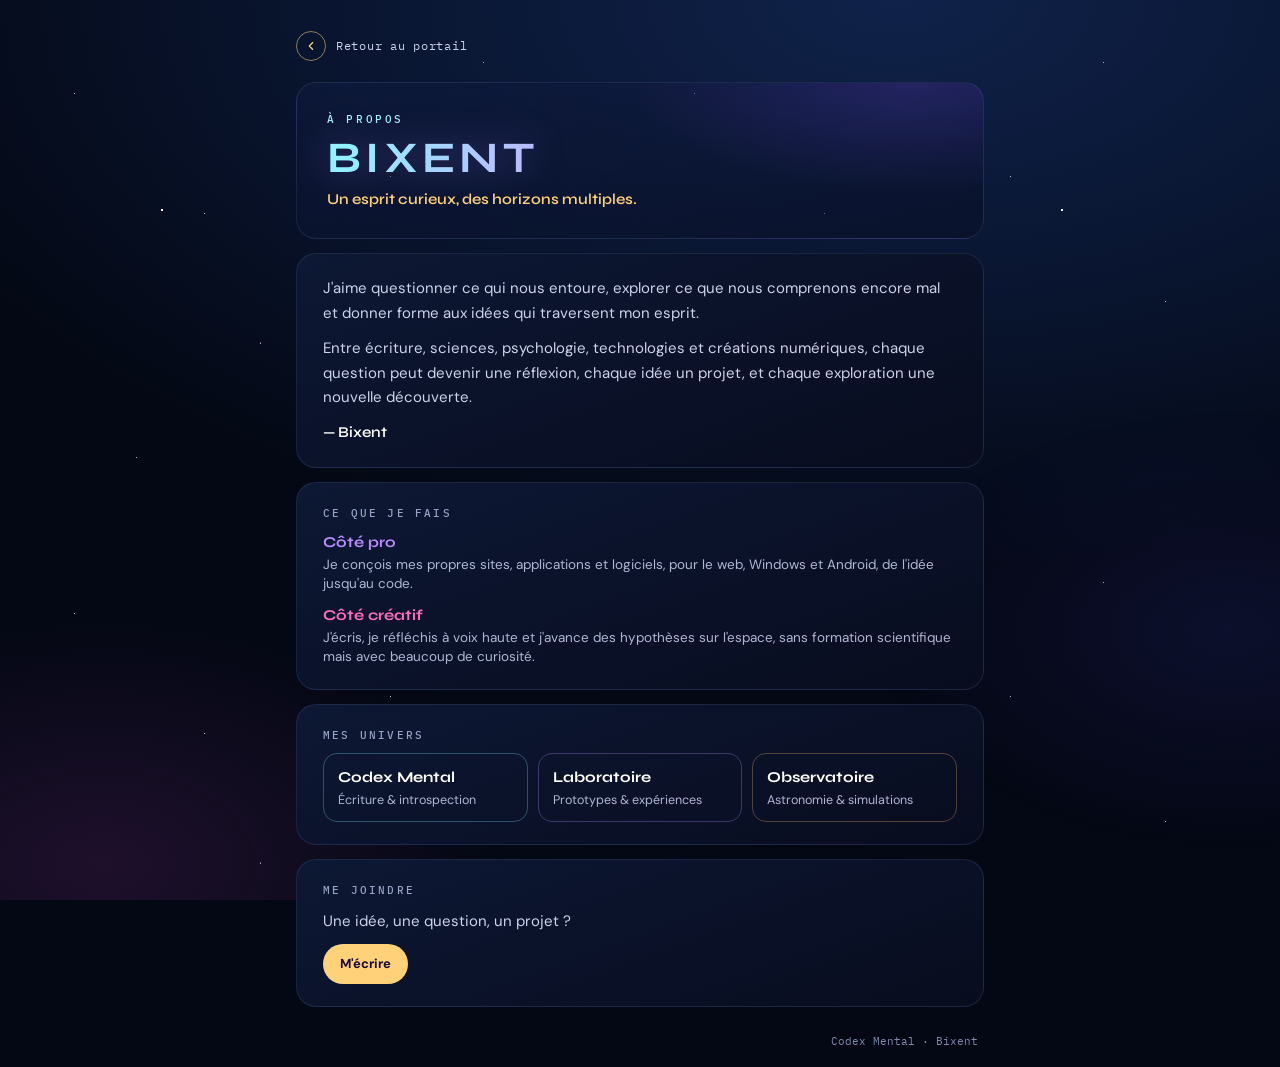
==== a-propos.html @ 56f5b11a "Nuit spatiale : palette et vitres, univers animés, atome lissé, QR intégré, partage mobile, page À p" ====
<!doctype html>
<html lang="fr">
<head>
<meta charset="utf-8">
<meta name="viewport" content="width=device-width, initial-scale=1, viewport-fit=cover">
<title>À propos — Codex Mental · Bixent</title>
<meta name="description" content="Qui se cache derrière Codex Mental, le Laboratoire et l'Observatoire.">
<meta name="theme-color" content="#040814">
<link rel="canonical" href="https://bixent.codexmental.com/a-propos.html">
<link rel="icon" href="favicon.svg" type="image/svg+xml">
<link rel="preload" href="fonts/Syne.woff" as="font" type="font/woff" crossorigin>
<link rel="stylesheet" href="css/style.css">
</head>
<body>
<div class="sky" aria-hidden="true"></div>
<main class="page">

  <a class="back" href="./"><span class="go" aria-hidden="true"><svg viewBox="0 0 24 24"><path d="M15 18l-6-6 6-6"/></svg></span>Retour au portail</a>

  <section class="card page-head">
    <span class="eyebrow">À propos</span>
    <h1 class="title">BIXENT</h1>
    <p class="bio-head">Un esprit curieux, des horizons multiples.</p>
  </section>

  <!-- Présentation : ajoute ici d'autres paragraphes <p>…</p> -->
  <section class="card page-sec">
    <p>J'aime questionner ce qui nous entoure, explorer ce que nous comprenons encore mal et donner forme aux idées qui traversent mon esprit.</p>
    <p>Entre écriture, sciences, psychologie, technologies et créations numériques, chaque question peut devenir une réflexion, chaque idée un projet, et chaque exploration une nouvelle découverte.</p>
    <p class="d-sign">— Bixent</p>
  </section>

  <section class="card page-sec">
    <h2 class="d-h">Ce que je fais</h2>
    <ul class="d-list">
      <li><b style="color:#b98bff">Côté pro</b><span>Je conçois mes propres sites, applications et logiciels, pour le web, Windows et Android, de l'idée jusqu'au code.</span></li>
      <li><b style="color:#ff6ebe">Côté créatif</b><span>J'écris, je réfléchis à voix haute et j'avance des hypothèses sur l'espace, sans formation scientifique mais avec beaucoup de curiosité.</span></li>
    </ul>
  </section>

  <section class="card page-sec">
    <h2 class="d-h">Mes univers</h2>
    <ul class="page-links">
      <li><a href="https://codexmental.com" style="--c:#86d9ff"><b>Codex Mental</b><span>Écriture &amp; introspection</span></a></li>
      <li><a href="https://lab.codexmental.com" style="--c:#b98bff"><b>Laboratoire</b><span>Prototypes &amp; expériences</span></a></li>
      <li><a href="https://obs.codexmental.com" style="--c:#ffb36b"><b>Observatoire</b><span>Astronomie &amp; simulations</span></a></li>
    </ul>
  </section>

  <section class="card page-sec">
    <h2 class="d-h">Me joindre</h2>
    <p>Une idée, une question, un projet ?</p>
    <a class="pill pill-gold" href="mailto:contact@codexmental.com">M'écrire</a>
  </section>

  <footer class="foot"><span>Codex Mental · Bixent</span></footer>
</main>
</body>
</html>
---- css/style.css ----
/* Portail Codex Mental — bixent.codexmental.com */
@font-face { font-family: 'Syne'; src: url('../fonts/Syne.woff') format('woff'); font-weight: 400 800; font-display: swap; }
@font-face { font-family: 'DM Sans'; src: url('../fonts/DMSans.woff') format('woff'); font-weight: 100 1000; font-display: swap; }
@font-face { font-family: 'IBM Plex Mono'; src: url('../fonts/IBMPlexMono-400.woff') format('woff'); font-weight: 400; font-display: swap; }
@font-face { font-family: 'IBM Plex Mono'; src: url('../fonts/IBMPlexMono-500.woff') format('woff'); font-weight: 500; font-display: swap; }

:root {
  --void: #040814;          /* fond : bleu nuit presque noir */
  --deep: #0a1430;          /* fenêtres et panneaux */
  --ink: 4, 8, 20;          /* voiles sombres (rgb) */
  --card: rgba(12, 20, 42, .62);
  --line: rgba(150, 180, 255, .13);
  --fg: #e6ebff;
  --soft: #cdd3ea;
  --muted: #aeb7d4;
  --dim: #7f8aae;
  --cyan: #86d9ff;          /* Codex Mental : bleu glacier */
  --violet: #b98bff;        /* Laboratoire : améthyste */
  --pink: #ff7fbf;
  --gold: #ffd27a;
  --orange: #ffb36b;        /* Observatoire : ambre */
  --stats: #263c8a;         /* famille données : cobalt nuit */
  --perso: #b278ff;         /* famille perso : aubergine */
  --crea: #ff6ebe;          /* famille création : nébuleuse */
  --green: #9dff8a;
  --display: 'Syne', 'Trebuchet MS', system-ui, sans-serif;
  --body: 'DM Sans', system-ui, -apple-system, 'Segoe UI', sans-serif;
  --mono: 'IBM Plex Mono', ui-monospace, Menlo, Consolas, monospace;
  --gap: 14px;
  --row: 82px;          /* hauteur d'une rangée de la mosaïque */
  --poster: clamp(320px, 30vw, 430px);
  --sq: 150px;          /* côté des petits carrés du bas */
  color-scheme: dark;
}
* { box-sizing: border-box; }
html { -webkit-text-size-adjust: 100%; overflow-x: clip; }
body {
  margin: 0; min-height: 100vh; color: var(--fg); font-family: var(--body); font-size: 15px; line-height: 1.5;
  background: var(--void) radial-gradient(ellipse 110% 70% at 70% 0%, #10224a 0%, #091530 40%, var(--void) 76%) no-repeat;
}
.sky { position: fixed; inset: 0; z-index: -1; pointer-events: none;
  background:
    radial-gradient(ellipse 45% 40% at 8% 96%, rgba(170, 60, 170, .16), transparent 70%),
    radial-gradient(ellipse 40% 35% at 96% 70%, rgba(80, 70, 220, .12), transparent 70%); }
.sky::before, .sky::after { content: ''; position: absolute; inset: 0; }
.sky::before { opacity: .75;
  background-image:
    radial-gradient(1px 1px at 12% 18%, #fff 50%, transparent 51%),
    radial-gradient(1px 1px at 78% 12%, #cfe9ff 50%, transparent 51%),
    radial-gradient(1.4px 1.4px at 42% 66%, #ffd9ee 50%, transparent 51%),
    radial-gradient(1px 1px at 88% 58%, #fff 50%, transparent 51%),
    radial-gradient(1px 1px at 22% 88%, #bff6ff 50%, transparent 51%),
    radial-gradient(1.2px 1.2px at 63% 34%, #fff 50%, transparent 51%),
    radial-gradient(1px 1px at 5% 52%, #e2dcff 50%, transparent 51%),
    radial-gradient(.8px .8px at 33% 41%, #fff 50%, transparent 51%),
    radial-gradient(.8px .8px at 55% 8%, #fff 50%, transparent 51%),
    radial-gradient(.9px .9px at 70% 80%, #e6ecff 50%, transparent 51%),
    radial-gradient(1px 1px at 95% 90%, #fff 50%, transparent 51%);
  background-size: 620px 520px; }
.sky::after { /* quelques étoiles qui scintillent */
  background-image:
    radial-gradient(1.5px 1.5px at 18% 30%, #fff 50%, transparent 51%),
    radial-gradient(1.3px 1.3px at 64% 22%, #cfe9ff 50%, transparent 51%),
    radial-gradient(1.6px 1.6px at 84% 74%, #fff 50%, transparent 51%),
    radial-gradient(1.2px 1.2px at 40% 86%, #ffe2f2 50%, transparent 51%);
  background-size: 900px 700px; animation: twinkle 5s ease-in-out infinite; }
@keyframes twinkle { 50% { opacity: .2; } }
a { color: var(--cyan); }
a:hover { color: #fff; }
button { font: inherit; color: inherit; }
:focus-visible { outline: 2px solid var(--cyan); outline-offset: 3px; }
[hidden] { display: none !important; }
p { margin: 0; }

.wrap { max-width: 1280px; margin: 0 auto; padding: 24px 20px 14px; min-height: 100vh; display: flex; flex-direction: column; justify-content: center; }

/* ---------- Disposition (bureau) ---------- */
.top { display: grid; grid-template-columns: minmax(0, 1fr) var(--poster); gap: var(--gap); }
.mosaic { display: grid; grid-template-columns: repeat(6, minmax(0, 1fr)); grid-auto-rows: var(--row); gap: var(--gap); }
.hero { grid-column: 1 / -1; grid-row: span 3; }
.uni { grid-column: span 2; grid-row: span 2; }
.data-row { grid-column: 1 / -1; grid-row: span 2; display: flex; gap: var(--gap); }
.stats { flex: 1 1 auto; min-width: 0; display: grid; grid-template-columns: repeat(3, minmax(0, 1fr)); grid-template-rows: repeat(2, minmax(0, 1fr)); gap: var(--gap); }
.gamer { flex: 0 0 calc(var(--row) * 2 + var(--gap)); }
.bottom { margin-top: var(--gap); display: grid; grid-template-columns: var(--sq) var(--sq) var(--sq) minmax(0, 1fr) var(--sq); grid-auto-rows: var(--sq); gap: var(--gap); }
.atelier { grid-column: 1 / -1; }

/* ---------- Carte ---------- */
.card {
  position: relative; overflow: hidden; border-radius: 20px;
  background: var(--card); border: 1px solid var(--line);
  transition: transform .35s cubic-bezier(.2, .7, .2, 1), box-shadow .35s, border-color .35s;
  animation: rise .7s cubic-bezier(.2, .7, .2, 1) both;
}
.card::after { content: ''; position: absolute; inset: 0; border-radius: inherit; pointer-events: none; opacity: 0; transition: opacity .3s;
  background: radial-gradient(220px circle at var(--mx, 50%) var(--my, 50%), color-mix(in srgb, var(--c, #c9a4ff) 14%, transparent), transparent 60%); }
.card::before { content: ''; position: absolute; inset: 0; border-radius: inherit; padding: 1px; pointer-events: none; opacity: 0; transition: opacity .3s; z-index: 3;
  background: radial-gradient(160px circle at var(--mx, 50%) var(--my, 50%), color-mix(in srgb, var(--c, #c9a4ff) 85%, transparent), transparent 70%);
  -webkit-mask: linear-gradient(#000 0 0) content-box, linear-gradient(#000 0 0); -webkit-mask-composite: xor; mask-composite: exclude; }
.card:hover::after, .card:hover::before { opacity: 1; }
.mosaic > :nth-child(2), .stats > :nth-child(1) { animation-delay: .05s; }
.mosaic > :nth-child(3), .stats > :nth-child(2) { animation-delay: .1s; }
.mosaic > :nth-child(4), .stats > :nth-child(3) { animation-delay: .15s; }
.stats > :nth-child(4), .poster { animation-delay: .2s; }
.stats > :nth-child(5), .gamer { animation-delay: .25s; }
.stats > :nth-child(6), .bottom > * { animation-delay: .3s; }
@keyframes rise { from { opacity: 0; transform: translateY(10px); } }

.label { display: flex; align-items: center; gap: 8px; font-family: var(--mono); font-size: 11px; font-weight: 500; letter-spacing: .2em; text-transform: uppercase; color: #97a3c7; }
.mono { font-family: var(--mono); }
.small { font-size: 11px; }
.muted { color: var(--dim); }

[data-tip] { position: relative; }
[data-tip]::after { content: attr(data-tip); position: absolute; left: 50%; bottom: calc(100% + 8px); transform: translate(-50%, 4px); white-space: nowrap;
  padding: 4px 9px; border-radius: 8px; background: var(--deep); border: 1px solid var(--line); color: #fff; font-family: var(--mono); font-size: 11px; letter-spacing: .04em;
  opacity: 0; pointer-events: none; transition: opacity .2s, transform .2s; z-index: 6; }
[data-tip]:hover::after, [data-tip]:focus-visible::after { opacity: 1; transform: translate(-50%, 0); }
.card[data-tip]::after { bottom: auto; top: 10px; }

/* ---------- En-tête ---------- */
/* Deux matières : les « vitres » (en-tête, Observatoire, Nox, boîte, nouveauté, idées) laissent voir le ciel ; les blocs « pleins » portent l'information. */
.hero { --c: #b98bff; padding: 26px 36px; display: flex; align-items: center; background: radial-gradient(ellipse 55% 95% at 84% 50%, rgba(122, 77, 255, .18), transparent 70%), linear-gradient(160deg, rgba(18, 30, 70, .42), rgba(8, 13, 34, .5)); border-color: rgba(150, 180, 255, .15); overflow: visible; }
.hero::after, .hero::before { border-radius: 20px; }
.atom { position: absolute; right: 22px; top: 50%; width: 260px; height: 260px; transform: translateY(-50%); pointer-events: none; }
.hero-in { position: relative; z-index: 1; display: flex; flex-direction: column; gap: 8px; max-width: 640px; }
.eyebrow { font-family: var(--mono); font-size: 11px; font-weight: 500; letter-spacing: .24em; text-transform: uppercase; color: #9ff3ff; }
.title {
  margin: 0; font-family: var(--display); font-weight: 700; font-size: clamp(36px, 3.4vw, 48px); letter-spacing: .1em; line-height: 1.02;
  background: linear-gradient(100deg, #8ff6ff 0%, #c9a4ff 45%, #ff7fbf 80%, #ffd27a 100%);
  -webkit-background-clip: text; background-clip: text; color: transparent; -webkit-text-fill-color: transparent;
  filter: drop-shadow(0 0 18px rgba(170, 130, 255, .35));
}
.subtitle { font-family: var(--display); font-size: 19px; font-weight: 600; color: #fff; }
.bio-row { display: flex; flex-wrap: wrap; align-items: center; gap: 4px 16px; }
.bio-head { font-family: var(--display); font-weight: 600; font-size: 15px; color: var(--gold); }
.go.go-inline { --c: var(--gold); position: relative; right: auto; bottom: auto; flex: 0 0 auto; text-decoration: none; }
.go.go-inline:hover { transform: translateX(3px); background: var(--gold); color: var(--void); }
.links { display: flex; flex-wrap: wrap; align-items: center; gap: 8px; margin-top: 6px; }
.links-sep { width: 1px; height: 22px; background: rgba(255, 255, 255, .12); margin: 0 4px; }

/* boutons-icônes */
.icon-btn { width: 40px; height: 40px; border-radius: 12px; border: 1px solid rgba(201, 164, 255, .3); background: rgba(255, 255, 255, .02); display: inline-flex; align-items: center; justify-content: center;
  cursor: pointer; padding: 0; color: var(--violet); text-decoration: none; transition: color .2s, border-color .2s, box-shadow .2s, background .2s; }
.icon-btn:hover { color: #fff; border-color: var(--violet); box-shadow: 0 0 18px -6px var(--violet); }
.icon-btn svg { width: 19px; height: 19px; fill: none; stroke: currentColor; stroke-width: 1.8; stroke-linecap: round; stroke-linejoin: round; }
.icon-mail { color: var(--gold); border-color: rgba(255, 210, 122, .5); }
.icon-mail:hover { color: #1a0b3a; background: var(--gold); border-color: var(--gold); box-shadow: 0 0 22px -6px var(--gold); }
.icon-more { border-style: dashed; border-color: rgba(255, 255, 255, .25); color: var(--dim); }
.icon-more:hover { color: #fff; border-style: solid; }
.icon-btn.round { border-radius: 50%; width: 38px; height: 38px; color: #fff; border-color: rgba(255, 255, 255, .3); background: rgba(var(--ink), .45); }
.icon-btn.round:hover { background: rgba(255, 255, 255, .14); }
.icon-btn.round svg { width: 16px; height: 16px; stroke-width: 2; }

/* ---------- Univers ---------- */
.uni { text-decoration: none; color: inherit; padding: 18px 20px; display: flex; flex-direction: column; border-color: color-mix(in srgb, var(--c) 24%, transparent);
  background: radial-gradient(circle at 100% 0%, color-mix(in srgb, var(--c) 20%, transparent) 0%, transparent 58%), linear-gradient(160deg, var(--u1), var(--u2)); }
.u-cx { --u1: #0a1a34; --u2: #080c1e; }
.u-lb { --u1: #180e34; --u2: #080c1e; }
.u-ob { --u1: rgba(36, 20, 30, .5); --u2: rgba(8, 12, 30, .42); }  /* vitre */
.uni-glow { position: absolute; right: -50px; top: -60px; width: 210px; height: 210px; border-radius: 50%; pointer-events: none;
  background: radial-gradient(circle, var(--c) 0%, transparent 65%); opacity: .14; animation: uglow 7s ease-in-out infinite; }
.uni:hover .uni-glow { opacity: .26; }
@keyframes uglow { 50% { transform: scale(1.15) translate(-8px, 6px); opacity: .22; } }
.uni:hover { color: inherit; transform: translateY(-3px); box-shadow: 0 18px 50px -22px var(--c); }
.uni-art { position: absolute; right: 8px; top: 6px; width: 120px; height: 90px; pointer-events: none; transition: transform .5s cubic-bezier(.3, 1.4, .5, 1); }
.uni:hover .uni-art { transform: scale(1.07) rotate(-2deg); }
.tile { align-self: flex-start; padding: 3px 9px; border-radius: 9px; border: 1.5px solid var(--c); background: rgba(var(--ink), .6); font-family: var(--display); font-weight: 700; font-size: 14px; color: #fff; position: relative; z-index: 1; box-shadow: 0 0 16px -6px var(--c); }
.uni-text { margin-top: auto; padding-right: 40px; display: flex; flex-direction: column; gap: 1px; position: relative; z-index: 1; }
.uni-name { font-family: var(--display); font-size: 20px; font-weight: 700; color: #fff; line-height: 1.2; }
.uni-desc { font-size: 13.5px; color: var(--muted); }
.go { position: absolute; right: 16px; bottom: 18px; width: 30px; height: 30px; border-radius: 50%; border: 1px solid color-mix(in srgb, var(--c) 55%, transparent); display: flex; align-items: center; justify-content: center; color: var(--c); transition: transform .3s, background .3s, color .3s; z-index: 1; }
.go svg { width: 14px; height: 14px; fill: none; stroke: currentColor; stroke-width: 2; stroke-linecap: round; stroke-linejoin: round; }
.uni:hover .go { transform: translateX(3px); background: var(--c); color: var(--void); }

/* ---------- Données ---------- */
.stat { border-radius: 18px; border-color: rgba(157, 167, 202, .22); padding: 0 14px; display: flex; align-items: center; gap: 11px;
  background: linear-gradient(160deg, color-mix(in srgb, var(--stats) 40%, #0a1128), #0a1129); }
.stat svg { flex: 0 0 auto; width: 24px; height: 24px; fill: none; stroke: var(--c); stroke-width: 1.6; stroke-linecap: round; stroke-linejoin: round; filter: drop-shadow(0 0 6px color-mix(in srgb, var(--c) 45%, transparent)); }
.stat b { font-family: var(--body); font-weight: 700; font-size: 26px; line-height: 1; color: #fff; font-variant-numeric: tabular-nums; }
.stat span { font-size: 12.5px; line-height: 1.25; color: var(--muted); }
.stat.empty b { color: #3f4a6e; }
.stat { overflow: visible; cursor: help; }
.stat:hover, .stat:focus-visible { z-index: 5; }
.tip { position: absolute; left: 50%; bottom: calc(100% + 8px); transform: translate(-50%, 4px); width: max-content; max-width: 230px; padding: 7px 10px; border-radius: 10px;
  background: var(--deep); border: 1px solid color-mix(in srgb, var(--c) 40%, transparent); color: var(--soft); font-size: 12px; line-height: 1.35; text-align: center;
  opacity: 0; pointer-events: none; transition: opacity .2s, transform .2s; z-index: 6; box-shadow: 0 10px 30px -10px rgba(0, 0, 0, .6); }
.stat:hover .tip, .stat:focus-visible .tip { opacity: 1; transform: translate(-50%, 0); }

/* zone cliquable qui couvre une carte (ouvre un panneau) */
.card-link { position: absolute; inset: 0; z-index: 1; border: 0; padding: 0; margin: 0; background: transparent; cursor: pointer; border-radius: inherit; }

/* ---------- Côté gamer ---------- */
.gamer { --c: var(--perso); border-color: rgba(197, 154, 255, .26); background: #150c2a; }
.gamer-art { position: absolute; inset: 0; }
.gamer-art img, .gamer-art svg { position: absolute; inset: 0; width: 100%; height: 100%; object-fit: cover; display: block; animation: swap .6s ease both; }
.gamer-cap { position: absolute; left: 0; right: 0; bottom: 0; padding: 34px 46px 10px 12px; display: flex; flex-direction: column; gap: 1px; background: linear-gradient(to top, rgba(18, 9, 34, .94), rgba(18, 9, 34, 0)); }
.gamer-kicker { font-family: var(--mono); font-size: 9px; letter-spacing: .18em; text-transform: uppercase; color: #97a3c7; }
.gamer-name { font-family: var(--display); font-size: clamp(12px, 1vw, 14px); font-weight: 700; line-height: 1.15; color: #fff; display: -webkit-box; -webkit-line-clamp: 2; -webkit-box-orient: vertical; overflow: hidden; overflow-wrap: anywhere; animation: swap .6s ease both; }
.gamer-next { position: absolute; right: 10px; bottom: 10px; width: 30px; height: 30px; z-index: 2; }
@keyframes swap { from { opacity: 0; transform: translateY(5px); } }

/* ---------- Affiches ---------- */
.poster { --c: #ffd27a; border-radius: 22px; border-color: rgba(255, 255, 255, .12); background: var(--deep); box-shadow: 0 20px 60px -30px rgba(80, 120, 255, .45); min-height: 300px; }
.poster-stage { position: absolute; inset: 0; }
/* Fond flou tiré de l'affiche affichée : l'image reste entière (contain) quel que soit le ratio du cadre */
.poster-stage { overflow: hidden; }
.poster-stage::before { content: ""; position: absolute; inset: -30px; background: var(--poster-bg, none) center / cover no-repeat; filter: blur(22px) brightness(.62) saturate(1.1); transition: background-image .8s ease; }
.poster-stage img { position: absolute; inset: 0; width: 100%; height: 100%; object-fit: contain; object-position: center; opacity: 0; transform: scale(1.03); transition: opacity 1.6s ease, transform 8s ease-out; }
.poster-stage img { pointer-events: none; }
.poster-stage img.cover { object-fit: cover; } /* écart de ratio < 3 % : on remplit le cadre sans rien couper d'important */
.poster-stage img.on { opacity: 1; transform: scale(1); pointer-events: auto; }
.poster-bar { position: absolute; left: 0; right: 0; bottom: 0; z-index: 2; display: flex; justify-content: space-between; align-items: center; gap: 8px; padding: 34px 14px 14px 18px;
  background: linear-gradient(to top, rgba(var(--ink), .8), rgba(var(--ink), 0)); opacity: 0; transition: opacity .35s; }
.poster:hover .poster-bar, .poster:focus-within .poster-bar { opacity: 1; }
@media (hover: none) { .poster-bar { opacity: 1; } }
.poster-status { font-family: var(--mono); font-size: 11px; letter-spacing: .08em; color: rgba(255, 255, 255, .8); }
.poster-nav { display: flex; gap: 8px; }

/* ---------- Dernière rangée ---------- */
.sq { border-radius: 22px; }
.nox { --c: var(--perso); display: flex; flex-direction: column; align-items: center; justify-content: center; gap: 2px; padding: 8px; text-align: center;
  background: radial-gradient(circle at 50% 40%, rgba(178, 120, 255, .22) 0%, transparent 66%), rgba(24, 12, 44, .5); border-color: rgba(197, 154, 255, .26); }
.nox-btn { width: 88px; height: 88px; border: 0; border-radius: 18px; background: transparent; padding: 0; cursor: pointer; display: flex; align-items: center; justify-content: center; -webkit-tap-highlight-color: transparent; }
.nox-btn img { width: 88px; height: 88px; display: block; }
.nox-name { font-family: var(--display); font-size: 14px; font-weight: 700; color: #fff; line-height: 1.2; }
.nox-state { display: flex; align-items: center; gap: 6px; font-size: 11.5px; color: var(--muted); }
.dot { width: 7px; height: 7px; border-radius: 50%; background: #9dff8a; box-shadow: 0 0 8px #9dff8a; animation: pulse 2.4s ease-in-out infinite; }
.nox.awake .dot { background: var(--gold); box-shadow: 0 0 8px var(--gold); }
@keyframes pulse { 50% { opacity: .35; } }
/* Bulles de Nox et de la boîte : en bas de la carte, sous l'image, jamais dessus */
.say { position: absolute; left: 8px; right: 8px; bottom: 8px; padding: 5px 8px; border-radius: 10px; background: rgba(8, 14, 34, .92); border: 1px solid rgba(197, 154, 255, .35);
  font-size: 10.5px; line-height: 1.3; color: var(--fg); text-align: center; z-index: 2; opacity: 0; transform: translateY(4px); transition: opacity .3s, transform .3s; pointer-events: none; }
.say.on { opacity: 1; transform: none; }
.nox.speaking .nox-name, .nox.speaking .nox-state { visibility: hidden; }

.box { --c: var(--perso); border: 1px solid rgba(197, 154, 255, .26); background: radial-gradient(circle at 50% 55%, rgba(178, 120, 255, .16) 0%, transparent 66%), rgba(24, 12, 44, .5);
  display: flex; align-items: center; justify-content: center; padding: 0; cursor: pointer; }
.box.speaking .box-art { transform: translateY(-12px); }
.box-art { transition: transform .35s ease; }
.box:not(.open) .box-lid { transform-box: fill-box; transform-origin: 0% 100%; animation: jiggle 6s ease-in-out infinite; }
@keyframes jiggle { 0%, 84%, 100% { transform: none; } 87% { transform: rotate(-4deg) translateY(-1px); } 90% { transform: none; } 93% { transform: rotate(-2deg); } }
.box-q { animation: qfloat 3s ease-in-out infinite; }
@keyframes qfloat { 0%, 100% { opacity: .2; transform: translateY(0); } 50% { opacity: .85; transform: translateY(-4px); } }
.box.open .box-q { display: none; }
.box[data-out="vivant"] .supB, .box[data-out="endormi"] .supA, .box[data-out="vide"] .cat-pop { display: none; }
.box[data-out="vivant"] .supA, .box[data-out="endormi"] .supB { animation: none; opacity: 1; }
.box-art { width: 118px; height: 103px; display: block; }
.box:hover .box-art { animation: wobble .6s ease; }
@keyframes wobble { 25% { transform: rotate(-3deg); } 50% { transform: rotate(2deg); } 75% { transform: rotate(-1deg); } }
.box-inside { display: none; }
.box.open .box-inside { display: inline; }
.box.open .box-lid { transform-box: fill-box; transform-origin: 0% 100%; animation: lid .4s ease both; }
@keyframes lid { to { transform: rotate(-38deg); } }
.cat-pop { transform-box: fill-box; transform-origin: 50% 100%; animation: pop .6s cubic-bezier(.3, 1.5, .5, 1) both; }
@keyframes pop { from { transform: translateY(24px) scale(.6); opacity: 0; } to { transform: translateY(-24px); opacity: 1; } }
.supA { animation: supA 2.2s ease-in-out infinite; } .supB { animation: supB 2.2s ease-in-out infinite; }
@keyframes supA { 50% { opacity: .25; } } @keyframes supB { 0%, 100% { opacity: .25; } 50% { opacity: .9; } }

.news { --c: var(--crea); border-color: rgba(255, 139, 203, .28); padding: 18px 16px; display: flex; flex-direction: column; gap: 6px;
  background: radial-gradient(circle at 0% 0%, rgba(255, 110, 190, .2) 0%, transparent 60%), linear-gradient(160deg, rgba(44, 14, 48, .5), rgba(14, 10, 32, .5)); }
.news-meta { font-family: var(--mono); font-size: 10px; letter-spacing: .06em; color: var(--muted); position: relative; }
.news-art { position: absolute; right: -10px; bottom: -6px; width: 120px; height: 80px; pointer-events: none; }
.rocket { animation: float 4s ease-in-out infinite; transform-box: fill-box; }
@keyframes float { 50% { transform: translate(2px, -4px); } }
.badge { align-self: flex-start; padding: 2px 8px; border-radius: 999px; background: var(--gold); color: #1a0b3a; font-family: var(--mono); font-size: 10px; font-weight: 500; letter-spacing: .1em; position: relative; }
.news-title { font-family: var(--display); font-size: 13.5px; font-weight: 700; line-height: 1.2; color: #fff; position: relative; white-space: nowrap; }
.news-title a { color: inherit; text-decoration: none; }

.ideas { --c: var(--crea); border-radius: 22px; border-color: rgba(255, 139, 203, .28); background: linear-gradient(110deg, rgba(255, 110, 190, .22), rgba(150, 90, 255, .18) 45%, rgba(14, 10, 32, .5));
  display: flex; align-items: center; padding: 0 26px; }
.ideas-art { position: absolute; inset: 0; width: 100%; height: 100%; pointer-events: none; }
.drift { animation: drift 9s ease-in-out infinite; }
@keyframes drift { 50% { transform: translate(-6px, -4px); } }
.spark { transform-box: fill-box; transform-origin: center; animation: spark 3.2s ease-in-out infinite; }
.spark.s2 { animation-delay: 1.1s; } .spark.s3 { animation-delay: 2.1s; }
@keyframes spark { 0%, 100% { opacity: .15; transform: scale(.6); } 50% { opacity: 1; transform: scale(1); } }
.ideas-in { position: relative; display: flex; flex-direction: column; gap: 6px; }
.ideas-kicker { font-family: var(--mono); font-size: 10.5px; letter-spacing: .2em; text-transform: uppercase; color: #ffb4dc; }
.ideas-text { font-family: var(--display); font-size: 19px; font-weight: 700; line-height: 1.2; color: #fff; }
.ellipsis { display: inline-block; overflow: hidden; vertical-align: bottom; width: 0; animation: dots 1.6s steps(4) infinite; }
@keyframes dots { to { width: 1.05em; } }

.qr { --c: var(--cyan); border: 0; padding: 0; background: #0b1532; display: block; cursor: zoom-in;
  box-shadow: 0 0 0 1px rgba(180, 200, 240, .16), 0 0 11px -10px var(--cyan); }
.qr:hover { box-shadow: 0 0 0 1px color-mix(in srgb, var(--cyan) 70%, transparent), 0 0 15px -8px var(--cyan); }
.qr img { width: 100%; height: 100%; display: block; }

.share-sq { display: none; --c: var(--cyan); border-color: rgba(134, 217, 255, .3); cursor: pointer; padding: 0; align-items: center; justify-content: center;
  background: radial-gradient(circle at 50% 50%, rgba(134, 217, 255, .16) 0%, transparent 62%), #0b1532; }
.share-art { width: 46%; height: auto; overflow: visible; }
.share-art path { fill: none; stroke: var(--cyan); stroke-width: 2.2; stroke-linecap: round; stroke-dasharray: 16; animation: shline 3.6s ease-in-out infinite; }
.share-art .sh-l2 { animation-delay: .25s; }
.share-art circle { fill: #0b1532; stroke: #e2f2ff; stroke-width: 2.4; transform-box: fill-box; transform-origin: center; animation: shnode 3.6s ease-in-out infinite; }
.share-art .sh-n1 { animation-delay: .5s; } .share-art .sh-n2 { animation-delay: .75s; }
@keyframes shline { 0%, 100% { stroke-dashoffset: 0; } 30% { stroke-dashoffset: 16; } 60% { stroke-dashoffset: 0; } }
@keyframes shnode { 0%, 100% { transform: scale(1); fill: #0b1532; } 20% { transform: scale(1.18); fill: var(--cyan); } 40% { transform: scale(1); fill: #0b1532; } }

/* ---------- Atelier ---------- */
.atelier { padding: 18px 20px; display: flex; flex-direction: column; gap: 10px; }
.covers { display: flex; gap: 14px; overflow-x: auto; padding-bottom: 4px; }
.cover { flex: 0 0 120px; display: flex; flex-direction: column; gap: 6px; text-align: left; background: none; border: 0; padding: 0; cursor: pointer; }
.cover-art { aspect-ratio: 2 / 3; border-radius: 10px; padding: 10px; display: flex; flex-direction: column; justify-content: space-between; background: linear-gradient(160deg, #3b1d6e, var(--deep)); border: 1px solid rgba(255, 127, 191, .35); overflow: hidden; }
.cover-art img { width: 100%; height: 100%; object-fit: cover; }
.cover b { font-family: var(--display); font-size: 13px; color: #fff; }
.cover span { font-size: 12px; color: var(--muted); }

/* ---------- Panneau « En savoir plus » ---------- */
.drawer { position: fixed; inset: 0 0 0 auto; margin: 0; height: 100%; max-height: none; width: min(420px, 100vw); padding: 0; border: 0; border-left: 1px solid rgba(150, 180, 255, .2);
  background: linear-gradient(180deg, rgba(12, 24, 54, .97), rgba(5, 10, 26, .98)); color: var(--fg); box-shadow: -30px 0 80px -30px rgba(80, 120, 255, .45); overflow-y: auto;
  animation: slide-in .32s cubic-bezier(.2, .7, .2, 1) both; }
.drawer.closing { animation: slide-out .26s ease both; }
.drawer::backdrop { background: rgba(var(--ink), .55); -webkit-backdrop-filter: blur(3px); backdrop-filter: blur(3px); }
@keyframes slide-in { from { transform: translateX(100%); } }
@keyframes slide-out { to { transform: translateX(100%); } }
.drawer-in { padding: 22px 26px 30px; display: flex; flex-direction: column; gap: 22px; }
.drawer-body { display: flex; flex-direction: column; gap: 22px; }
.drawer-head { display: flex; justify-content: space-between; align-items: center; position: sticky; top: 0; padding: 16px 0 10px; margin-top: -22px; background: #0b1636; z-index: 1; }
.d-sec { display: flex; flex-direction: column; gap: 8px; padding-bottom: 20px; border-bottom: 1px solid rgba(255, 255, 255, .07); }
.d-sec:last-child { border-bottom: 0; }
.d-sec p { color: var(--soft); font-size: 14px; line-height: 1.6; }
.d-title { margin: 0; font-family: var(--display); font-size: 20px; font-weight: 700; line-height: 1.25; color: var(--gold); }
.d-sign { font-family: var(--display); font-weight: 600; color: #fff !important; }
.d-h { margin: 0; font-family: var(--mono); font-size: 11px; font-weight: 500; letter-spacing: .2em; text-transform: uppercase; color: #97a3c7; }
.d-list { list-style: none; margin: 0; padding: 0; display: flex; flex-direction: column; gap: 10px; }
.d-list li { display: flex; flex-direction: column; gap: 1px; }
.d-list b { font-family: var(--display); font-size: 15px; color: #fff; }
.d-list span { font-size: 13.5px; color: var(--muted); line-height: 1.45; }
.d-compact { gap: 8px; }
.d-compact b { font-size: 13.5px; }
.d-note { font-family: var(--mono); font-size: 11px !important; color: var(--dim) !important; }
.d-games { list-style: none; margin: 0; padding: 0; display: grid; grid-template-columns: repeat(2, minmax(0, 1fr)); gap: 10px; }
.d-games li { border-radius: 14px; border: 1px solid rgba(143, 246, 255, .16); background: rgba(var(--ink), .45); overflow: hidden; display: flex; flex-direction: column; }
.d-game-art { position: relative; display: block; aspect-ratio: 16 / 10; }
.d-game-art img, .d-game-art svg { position: absolute; inset: 0; width: 100%; height: 100%; object-fit: cover; display: block; }
.d-game-txt { padding: 8px 10px 9px; display: flex; flex-direction: column; gap: 1px; }
.d-chips { display: flex; flex-wrap: wrap; gap: 6px; }
.d-chips span { padding: 4px 10px; border-radius: 999px; border: 1px solid rgba(201, 164, 255, .3); font-size: 12.5px; color: var(--soft); }
.d-news { list-style: none; margin: 0; padding: 0; display: flex; flex-direction: column; gap: 10px; }
.d-news li { padding: 12px 14px; border-radius: 14px; border: 1px solid rgba(255, 210, 122, .16); background: rgba(var(--ink), .45); display: flex; flex-direction: column; gap: 3px; }
.d-news-meta { font-family: var(--mono); font-size: 10.5px; letter-spacing: .08em; color: var(--dim); text-transform: uppercase; }
.d-news b, .d-news a { font-family: var(--display); font-size: 14.5px; font-weight: 700; color: #fff; text-decoration: none; }
.d-news a:hover { color: var(--gold); }
.d-news p { font-size: 13px !important; color: var(--muted) !important; line-height: 1.45 !important; }
.d-empty { color: var(--dim); font-size: 13px; border: 0 !important; background: none !important; padding: 0 !important; }
.d-games b { font-family: var(--display); font-size: 13px; color: #fff; line-height: 1.25; }
.d-games span { font-size: 11.5px; color: var(--dim); }

/* ---------- Fenêtres ---------- */
.modal { border: 1px solid var(--line); border-radius: 24px; background: var(--deep); color: var(--fg); padding: 24px; text-align: center; }
.modal::backdrop { background: rgba(var(--ink), .85); -webkit-backdrop-filter: blur(6px); backdrop-filter: blur(6px); }
.lb-row { display: flex; align-items: flex-end; justify-content: center; gap: 20px; flex-wrap: wrap; }
.lb-row > img { width: min(300px, 76vw); height: auto; border-radius: 18px; display: block; }
.lb-second { margin: 0 0 12px; display: flex; flex-direction: column; align-items: center; gap: 8px; }
.lb-second img { width: 132px; height: 132px; border-radius: 10px; display: block; }
.lb-second figcaption { font-family: var(--mono); font-size: 10.5px; line-height: 1.4; color: var(--muted); }
.lightbox:not(.lightbox-poster) { background: #0b1532; }
.lightbox-poster { padding: 16px; background: rgba(10, 20, 48, .96); }
.lightbox-poster .lb-row > img { width: auto; max-width: min(460px, 86vw); max-height: 78vh; background: none; padding: 0; border-radius: 16px; }
.lightbox-cap { font-family: var(--mono); font-size: 11.5px; color: var(--dim); }
.poster-stage img { cursor: zoom-in; }
.modal > p { margin: 10px 0 14px; }
.modal-btns { display: flex; justify-content: center; gap: 8px; }
.gallery { max-width: min(920px, calc(100vw - 32px)); width: 100%; text-align: left; }
.socials-panel { width: min(440px, calc(100vw - 32px)); text-align: left; }
.panel-head { display: flex; justify-content: space-between; align-items: center; margin-bottom: 8px; }
.panel-group { margin-top: 14px; }
.panel-title { margin: 0 0 8px; font-family: var(--display); font-weight: 700; font-size: 15px; color: #fff; }
.panel-list { display: grid; grid-template-columns: repeat(2, minmax(0, 1fr)); gap: 8px; }
.social-row { display: flex; align-items: center; gap: 10px; min-height: 44px; padding: 0 12px; border-radius: 12px; border: 1px solid var(--line); color: var(--soft); text-decoration: none; font-size: 14px; }
.social-row:hover { color: #fff; border-color: var(--violet); }
.social-row svg { flex: 0 0 auto; width: 20px; height: 20px; fill: none; stroke: var(--violet); stroke-width: 1.8; stroke-linecap: round; stroke-linejoin: round; }
.pill { min-height: 40px; padding: 0 16px; border-radius: 999px; display: inline-flex; align-items: center; justify-content: center; font-family: var(--body); font-size: 13px; font-weight: 500; text-decoration: none; cursor: pointer; border: 1px solid transparent; }
.pill-gold { background: var(--gold); color: #1a0b3a; font-weight: 700; align-self: flex-start; }
.pill-gold:hover { color: #1a0b3a; filter: brightness(1.08); }
.pill-ghost { border-color: rgba(255, 255, 255, .22); background: rgba(255, 255, 255, .04); color: #fff; }
.pill-ghost:hover { color: #fff; background: rgba(255, 255, 255, .1); }
.toast { position: fixed; left: 50%; bottom: 24px; transform: translate(-50%, 20px); padding: 8px 16px; border-radius: 999px; background: var(--deep); border: 1px solid var(--line); color: #fff; font-size: 13px;
  opacity: 0; pointer-events: none; transition: opacity .25s, transform .25s; z-index: 20; }
.toast.on { opacity: 1; transform: translate(-50%, 0); }

.foot { display: flex; justify-content: flex-end; padding: 12px 6px 0; font-family: var(--mono); font-size: 11px; color: var(--dim); }

/* ---------- Page « À propos » ---------- */
.page { max-width: 720px; margin: 0 auto; padding: 24px 16px 18px; display: flex; flex-direction: column; gap: var(--gap); }
.back { align-self: flex-start; display: inline-flex; align-items: center; gap: 10px; min-height: 44px; color: var(--soft); text-decoration: none; font-family: var(--mono); font-size: 12px; letter-spacing: .06em; }
.back .go { --c: var(--gold); position: relative; right: auto; bottom: auto; }
.back:hover { color: #fff; } .back:hover .go { background: var(--gold); color: var(--void); }
.page-head { padding: 28px 30px; display: flex; flex-direction: column; gap: 8px; background: radial-gradient(ellipse 60% 100% at 90% 0%, rgba(122, 77, 255, .2), transparent 70%), linear-gradient(160deg, rgba(18, 30, 70, .42), rgba(8, 13, 34, .5)); }
.page-sec { padding: 22px 26px; display: flex; flex-direction: column; gap: 10px; background: linear-gradient(160deg, #0d1834, #080c1e); }
.page-sec p { color: var(--soft); font-size: 15px; line-height: 1.65; }
.page-links { list-style: none; margin: 0; padding: 0; display: grid; grid-template-columns: repeat(3, minmax(0, 1fr)); gap: 10px; }
.page-links a { display: flex; flex-direction: column; gap: 2px; padding: 12px 14px; border-radius: 14px; border: 1px solid color-mix(in srgb, var(--c) 30%, transparent); text-decoration: none; transition: border-color .2s, transform .2s; }
.page-links a:hover { border-color: var(--c); transform: translateY(-2px); }
.page-links b { font-family: var(--display); color: #fff; font-size: 15px; }
.page-links span { font-size: 12.5px; color: var(--muted); }
@media (max-width: 640px) { .page-links { grid-template-columns: minmax(0, 1fr); } .page-head, .page-sec { padding: 20px 18px; } }

/* ---------- Animations internes ---------- */
/* Codex : la page s'écrit ligne après ligne, le curseur suit */
.u-w1, .u-w2, .u-w3, .u-w4 { transform-box: fill-box; transform-origin: 0 50%; animation: 8s linear infinite; }
.u-w1 { animation-name: uw1; } .u-w2 { animation-name: uw2; } .u-w3 { animation-name: uw3; } .u-w4 { animation-name: uw4; }
@keyframes uw1 { 0% { transform: scaleX(0); opacity: 1; } 15%, 86% { transform: scaleX(1); opacity: 1; } 95%, 100% { transform: scaleX(1); opacity: 0; } }
@keyframes uw2 { 0%, 15% { transform: scaleX(0); opacity: 1; } 30%, 86% { transform: scaleX(1); opacity: 1; } 95%, 100% { transform: scaleX(1); opacity: 0; } }
@keyframes uw3 { 0%, 30% { transform: scaleX(0); opacity: 1; } 45%, 86% { transform: scaleX(1); opacity: 1; } 95%, 100% { transform: scaleX(1); opacity: 0; } }
@keyframes uw4 { 0%, 45% { transform: scaleX(0); opacity: 1; } 56%, 86% { transform: scaleX(1); opacity: 1; } 95%, 100% { transform: scaleX(1); opacity: 0; } }
.u-cur { transform: translate(67px, 56.5px); animation: ucur 8s linear infinite; }
@keyframes ucur { 0% { transform: translate(44px, 29.5px); } 15% { transform: translate(83px, 29.5px); } 15.1% { transform: translate(44px, 38.5px); } 30% { transform: translate(75px, 38.5px); }
  30.1% { transform: translate(44px, 47.5px); } 45% { transform: translate(85px, 47.5px); } 45.1% { transform: translate(44px, 56.5px); } 56%, 100% { transform: translate(67px, 56.5px); } }
.u-gl { opacity: 0; animation: ugl 6s ease-in-out infinite; }
@keyframes ugl { 0% { transform: translateY(6px); opacity: 0; } 30%, 60% { opacity: .6; } 100% { transform: translateY(-18px); opacity: 0; } }
.d2 { animation-delay: -2s !important; } .d3 { animation-delay: -4s !important; } .d4 { animation-delay: -1s !important; }
/* Labo : molécule, liquide, vapeur */
.u-rot { transform-box: fill-box; transform-origin: center; animation: urot 16s linear infinite; }
@keyframes urot { to { transform: rotate(360deg); } }
.u-wave { animation: uwave 3s linear infinite; } .u-wave2 { animation: uwave 4.4s linear infinite reverse; }
@keyframes uwave { to { transform: translateX(-28px); } }
.u-steam { opacity: 0; animation: usteam 3.4s ease-out infinite; }
@keyframes usteam { 0% { transform: translateY(4px); opacity: 0; } 30% { opacity: .7; } 100% { transform: translateY(-8px); opacity: 0; } }
/* Observatoire : étoiles et étoile filante */
.u-tw { animation: utw 3.6s ease-in-out infinite; }
@keyframes utw { 50% { opacity: .15; } }
.u-shoot { opacity: 0; animation: ushoot 7s ease-in infinite; }
@keyframes ushoot { 0%, 62% { transform: translate(120px, 4px); opacity: 0; } 66% { opacity: 1; } 80%, 100% { transform: translate(58px, 28px); opacity: 0; } }
.blink { animation: blink 1.1s steps(1) infinite; }
@keyframes blink { 50%, 100% { opacity: 0; } }
.bub { animation: bub 3.6s ease-in infinite; } .bub.b2 { animation-delay: 1.3s; } .bub.b3 { animation-delay: 2.4s; }
@keyframes bub { 0% { transform: translateY(0); opacity: 0; } 15% { opacity: 1; } 100% { transform: translateY(-40px); opacity: 0; } }
.breathe { animation: breathe 4.2s ease-in-out infinite; transform-origin: 50% 90%; }
@keyframes breathe { 50% { transform: scale(1.035); } }
.hop { animation: hop .5s ease both; }
@keyframes hop { 30% { transform: translateY(-8px) rotate(-4deg); } 60% { transform: rotate(3deg); } }

/* ---------- Tablette ---------- */
@media (max-width: 1080px) {
  .wrap { justify-content: flex-start; }
  .top { grid-template-columns: minmax(0, 1fr); }
  .poster { width: min(100%, 460px); aspect-ratio: 2 / 3; justify-self: center; }
  .bottom { grid-template-columns: repeat(4, minmax(0, 1fr)); grid-auto-rows: auto; }
  .bottom .sq { aspect-ratio: 1 / 1; }
  .ideas { grid-column: 1 / -1; order: 5; min-height: 120px; }
  .atelier { order: 6; }
}
/* ---------- Mobile (QR code) ---------- */
@media (max-width: 640px) {
  .wrap { padding: 14px 12px 18px; }
  :root { --gap: 12px; }
  .mosaic { grid-template-columns: minmax(0, 1fr); grid-auto-rows: auto; }
  .hero, .uni, .data-row { grid-column: auto; grid-row: auto; }
  .hero { padding: 22px 18px 18px; overflow: hidden; }
  .hero-in { gap: 7px; }
  .atom { right: -26px; top: -14px; transform: none; width: 168px; height: 168px; opacity: .5; }
  .title { font-size: 38px; letter-spacing: .07em; }
  .eyebrow { letter-spacing: .07em; font-size: 9.5px; }
  .subtitle { font-size: 17px; }
  .bio-head { font-size: 14px; }
  .links { margin-top: 4px; }
  /* univers : texte | illustration | chevron, sans chevauchement */
  .uni { flex-direction: row; align-items: center; gap: 12px; padding: 14px 56px 14px 16px; min-height: 84px; }
  .uni .uni-art, .uni:hover .uni-art { position: relative; right: auto; top: auto; flex: 0 0 auto; width: 64px; height: 48px; margin-left: auto; transform: none; }
  .uni-glow { right: -70px; top: -80px; }
  .uni .tile { order: 1; } .uni-text { order: 2; } .uni .uni-art { order: 3; }
  .uni-text { margin-top: 0; padding-right: 0; min-width: 0; }
  .uni-name { font-size: 18px; }
  .uni-desc { font-size: 13px; line-height: 1.3; }
  .go { bottom: 50%; transform: translateY(50%); }
  .uni:hover .go { transform: translateY(50%) translateX(3px); }
  .go.go-inline, .go.go-inline:hover { transform: none; }
  /* données : le chiffre en haut, l'intitulé dessous */
  .data-row { flex-direction: column; }
  .stats { grid-template-columns: repeat(2, minmax(0, 1fr)); grid-template-rows: none; grid-auto-rows: auto; }
  .stat { display: grid; grid-template-columns: auto minmax(0, 1fr); align-items: center; column-gap: 10px; row-gap: 4px; padding: 12px 14px; min-height: 78px; }
  .stat > span:not(.tip) { grid-column: 1 / -1; font-size: 12.5px; }
  .stat > span br { display: none; }
  .stat b { font-size: 24px; }
  .stats > :nth-child(odd) .tip { left: 0; transform: translateY(4px); }
  .stats > :nth-child(even) .tip { left: auto; right: 0; transform: translateY(4px); }
  .stat:hover .tip, .stat:focus-visible .tip { transform: none; }
  .gamer { flex: none; height: 150px; }
  .gamer-name { font-size: 15px; }
  .poster { width: 100%; }
  .bottom { grid-template-columns: repeat(2, minmax(0, 1fr)); }
  .qr { display: none; }
  .share-sq { display: flex; }
  .card::after, .card::before { display: none; }
}
@media (prefers-reduced-motion: reduce) {
  *, *::before, *::after { animation: none !important; transition: none !important; }
}
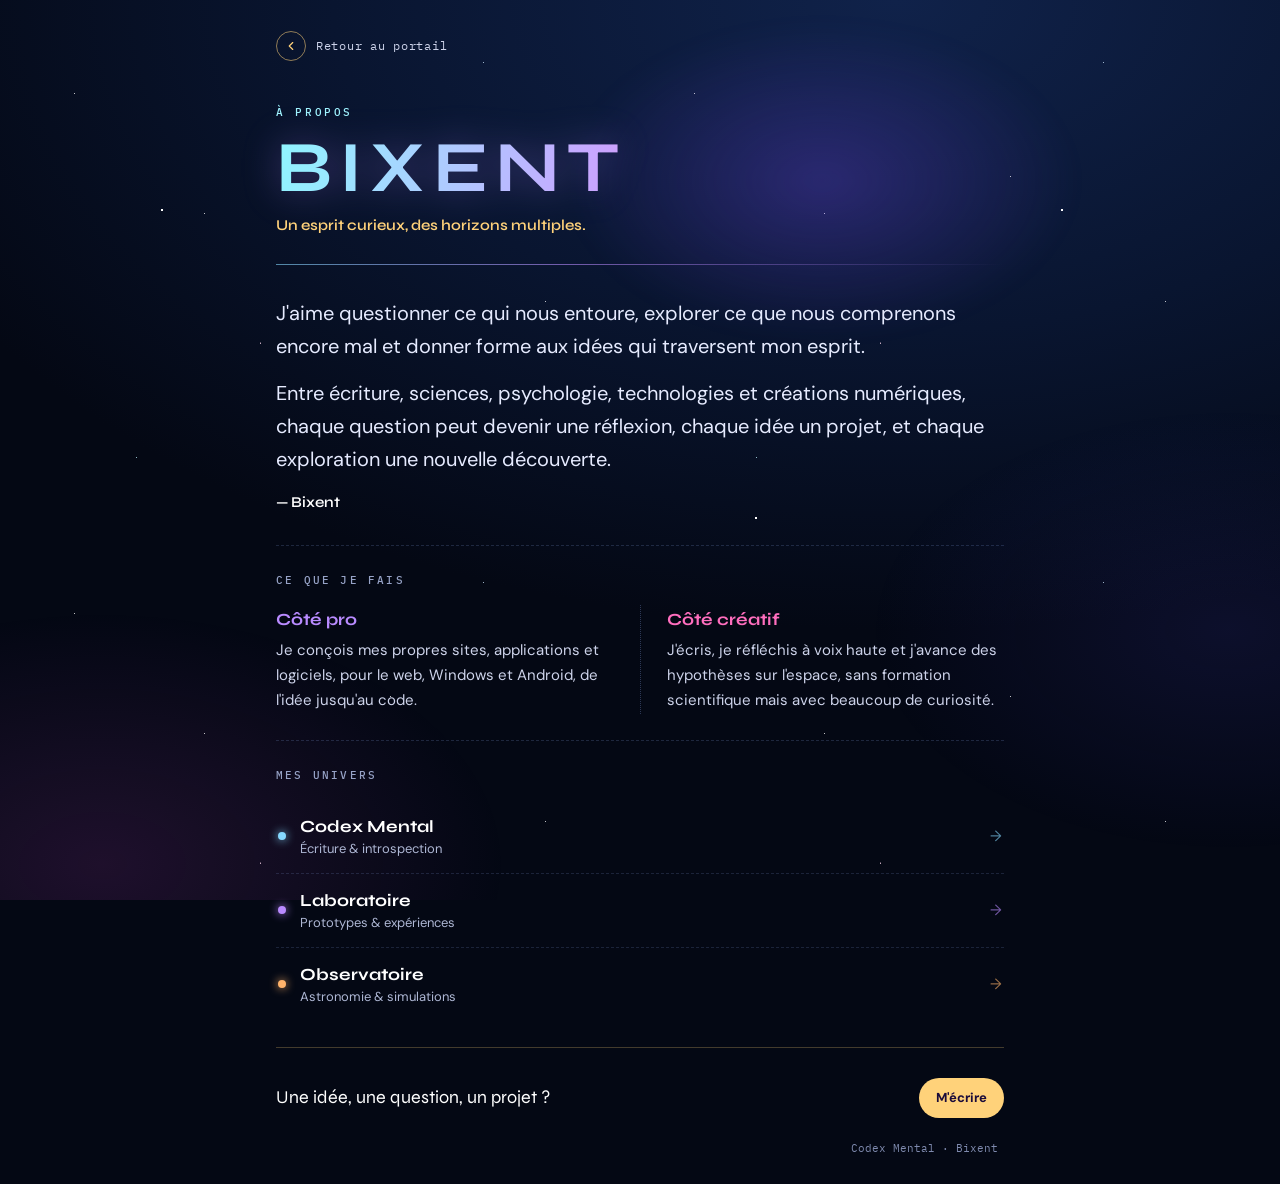
==== commit 78abcb0e: "Chevrons vers le panneau latéral (présentation, jeux), rotation douce des jeux, panneau plus large, " ====
--- a/a-propos.html
+++ b/a-propos.html
@@ -13,42 +13,41 @@
 </head>
 <body>
 <div class="sky" aria-hidden="true"></div>
-<main class="page">
+<main class="page about">
 
   <a class="back" href="./"><span class="go" aria-hidden="true"><svg viewBox="0 0 24 24"><path d="M15 18l-6-6 6-6"/></svg></span>Retour au portail</a>
 
-  <section class="card page-head">
+  <header class="ab-hero">
     <span class="eyebrow">À propos</span>
     <h1 class="title">BIXENT</h1>
     <p class="bio-head">Un esprit curieux, des horizons multiples.</p>
-  </section>
+  </header>
 
   <!-- Présentation : ajoute ici d'autres paragraphes <p>…</p> -->
-  <section class="card page-sec">
+  <section class="ab-lead">
     <p>J'aime questionner ce qui nous entoure, explorer ce que nous comprenons encore mal et donner forme aux idées qui traversent mon esprit.</p>
     <p>Entre écriture, sciences, psychologie, technologies et créations numériques, chaque question peut devenir une réflexion, chaque idée un projet, et chaque exploration une nouvelle découverte.</p>
     <p class="d-sign">— Bixent</p>
   </section>
 
-  <section class="card page-sec">
+  <section class="ab-sec">
     <h2 class="d-h">Ce que je fais</h2>
-    <ul class="d-list">
-      <li><b style="color:#b98bff">Côté pro</b><span>Je conçois mes propres sites, applications et logiciels, pour le web, Windows et Android, de l'idée jusqu'au code.</span></li>
-      <li><b style="color:#ff6ebe">Côté créatif</b><span>J'écris, je réfléchis à voix haute et j'avance des hypothèses sur l'espace, sans formation scientifique mais avec beaucoup de curiosité.</span></li>
-    </ul>
+    <div class="ab-cols">
+      <div style="--c:#b98bff"><b>Côté pro</b><p>Je conçois mes propres sites, applications et logiciels, pour le web, Windows et Android, de l'idée jusqu'au code.</p></div>
+      <div style="--c:#ff6ebe"><b>Côté créatif</b><p>J'écris, je réfléchis à voix haute et j'avance des hypothèses sur l'espace, sans formation scientifique mais avec beaucoup de curiosité.</p></div>
+    </div>
   </section>
 
-  <section class="card page-sec">
+  <section class="ab-sec">
     <h2 class="d-h">Mes univers</h2>
-    <ul class="page-links">
+    <ul class="d-uni ab-uni">
       <li><a href="https://codexmental.com" style="--c:#86d9ff"><b>Codex Mental</b><span>Écriture &amp; introspection</span></a></li>
       <li><a href="https://lab.codexmental.com" style="--c:#b98bff"><b>Laboratoire</b><span>Prototypes &amp; expériences</span></a></li>
       <li><a href="https://obs.codexmental.com" style="--c:#ffb36b"><b>Observatoire</b><span>Astronomie &amp; simulations</span></a></li>
     </ul>
   </section>
 
-  <section class="card page-sec">
-    <h2 class="d-h">Me joindre</h2>
+  <section class="ab-contact">
     <p>Une idée, une question, un projet ?</p>
     <a class="pill pill-gold" href="mailto:contact@codexmental.com">M'écrire</a>
   </section>
--- a/css/style.css
+++ b/css/style.css
@@ -193,7 +193,7 @@
 /* ---------- Côté gamer ---------- */
 .gamer { --c: var(--perso); border-color: rgba(197, 154, 255, .26); background: #150c2a; }
 .gamer-art { position: absolute; inset: 0; }
-.gamer-art img, .gamer-art svg { position: absolute; inset: 0; width: 100%; height: 100%; object-fit: cover; display: block; animation: swap .6s ease both; }
+.gamer-art img, .gamer-art svg { position: absolute; inset: 0; width: 100%; height: 100%; object-fit: cover; display: block; }
 .gamer-cap { position: absolute; left: 0; right: 0; bottom: 0; padding: 34px 46px 10px 12px; display: flex; flex-direction: column; gap: 1px; background: linear-gradient(to top, rgba(18, 9, 34, .94), rgba(18, 9, 34, 0)); }
 .gamer-kicker { font-family: var(--mono); font-size: 9px; letter-spacing: .18em; text-transform: uppercase; color: #97a3c7; }
 .gamer-name { font-family: var(--display); font-size: clamp(12px, 1vw, 14px); font-weight: 700; line-height: 1.15; color: #fff; display: -webkit-box; -webkit-line-clamp: 2; -webkit-box-orient: vertical; overflow: hidden; overflow-wrap: anywhere; animation: swap .6s ease both; }
@@ -306,7 +306,7 @@
 .cover span { font-size: 12px; color: var(--muted); }
 
 /* ---------- Panneau « En savoir plus » ---------- */
-.drawer { position: fixed; inset: 0 0 0 auto; margin: 0; height: 100%; max-height: none; width: min(420px, 100vw); padding: 0; border: 0; border-left: 1px solid rgba(150, 180, 255, .2);
+.drawer { position: fixed; inset: 0 0 0 auto; margin: 0; height: 100%; max-height: none; width: min(480px, 100vw); padding: 0; border: 0; border-left: 1px solid rgba(150, 180, 255, .2);
   background: linear-gradient(180deg, rgba(12, 24, 54, .97), rgba(5, 10, 26, .98)); color: var(--fg); box-shadow: -30px 0 80px -30px rgba(80, 120, 255, .45); overflow-y: auto;
   animation: slide-in .32s cubic-bezier(.2, .7, .2, 1) both; }
 .drawer.closing { animation: slide-out .26s ease both; }
@@ -381,20 +381,55 @@
 
 .foot { display: flex; justify-content: flex-end; padding: 12px 6px 0; font-family: var(--mono); font-size: 11px; color: var(--dim); }
 
+
+/* Rotation des jeux : fondu enchaîné */
+.gamer-art > img, .gamer-art > .gamer-scene { position: absolute; inset: 0; width: 100%; height: 100%; object-fit: cover; opacity: 0; transition: opacity 1.2s ease; }
+.gamer-art > .gamer-scene svg { width: 100%; height: 100%; display: block; }
+.gamer-art > .on { opacity: 1; }
+/* Panneau « À propos » : univers en liste à filets, lien vers la page complète */
+.d-uni { list-style: none; margin: 0; padding: 0; }
+.d-uni li + li { border-top: 1px dashed rgba(150, 180, 255, .16); }
+.d-uni a { display: grid; grid-template-columns: 10px minmax(0, 1fr) auto; align-items: center; column-gap: 12px; padding: 10px 2px; text-decoration: none; }
+.d-uni a::before { content: ""; width: 8px; height: 8px; border-radius: 50%; background: var(--c); box-shadow: 0 0 10px var(--c); }
+.d-uni a::after { content: "→"; color: var(--c); opacity: .6; transition: transform .2s, opacity .2s; }
+.d-uni a:hover::after { transform: translateX(3px); opacity: 1; }
+.d-uni b { font-family: var(--display); font-size: 15px; color: #fff; }
+.d-uni span { grid-column: 2; font-size: 13px; color: var(--muted); }
+.d-uni a::after { grid-column: 3; grid-row: 1 / span 2; }
+.d-uni a::before { grid-row: 1 / span 2; }
+.d-more { align-self: flex-start; font-family: var(--mono); font-size: 12px; letter-spacing: .06em; color: var(--gold); text-decoration: none; border-bottom: 1px solid rgba(255, 210, 122, .35); padding-bottom: 2px; }
+.d-more:hover { border-color: var(--gold); }
+
 /* ---------- Page « À propos » ---------- */
 .page { max-width: 720px; margin: 0 auto; padding: 24px 16px 18px; display: flex; flex-direction: column; gap: var(--gap); }
 .back { align-self: flex-start; display: inline-flex; align-items: center; gap: 10px; min-height: 44px; color: var(--soft); text-decoration: none; font-family: var(--mono); font-size: 12px; letter-spacing: .06em; }
 .back .go { --c: var(--gold); position: relative; right: auto; bottom: auto; }
 .back:hover { color: #fff; } .back:hover .go { background: var(--gold); color: var(--void); }
-.page-head { padding: 28px 30px; display: flex; flex-direction: column; gap: 8px; background: radial-gradient(ellipse 60% 100% at 90% 0%, rgba(122, 77, 255, .2), transparent 70%), linear-gradient(160deg, rgba(18, 30, 70, .42), rgba(8, 13, 34, .5)); }
-.page-sec { padding: 22px 26px; display: flex; flex-direction: column; gap: 10px; background: linear-gradient(160deg, #0d1834, #080c1e); }
-.page-sec p { color: var(--soft); font-size: 15px; line-height: 1.65; }
-.page-links { list-style: none; margin: 0; padding: 0; display: grid; grid-template-columns: repeat(3, minmax(0, 1fr)); gap: 10px; }
-.page-links a { display: flex; flex-direction: column; gap: 2px; padding: 12px 14px; border-radius: 14px; border: 1px solid color-mix(in srgb, var(--c) 30%, transparent); text-decoration: none; transition: border-color .2s, transform .2s; }
-.page-links a:hover { border-color: var(--c); transform: translateY(-2px); }
-.page-links b { font-family: var(--display); color: #fff; font-size: 15px; }
-.page-links span { font-size: 12.5px; color: var(--muted); }
-@media (max-width: 640px) { .page-links { grid-template-columns: minmax(0, 1fr); } .page-head, .page-sec { padding: 20px 18px; } }
+/* Mise en page éditoriale : pas de cartes, des filets, des colonnes, de l'air */
+.about { max-width: 760px; gap: 0; padding-bottom: 28px; }
+.ab-hero { position: relative; padding: 36px 0 28px; display: flex; flex-direction: column; gap: 10px; }
+.ab-hero::before { content: ""; position: absolute; z-index: -1; right: -10%; top: -20%; width: 70%; height: 140%; pointer-events: none;
+  background: radial-gradient(closest-side, rgba(122, 77, 255, .28), transparent); filter: blur(10px); }
+.ab-hero .title { font-size: clamp(44px, 9vw, 72px); }
+.ab-hero::after { content: ""; display: block; height: 1px; margin-top: 18px; background: linear-gradient(90deg, var(--cyan), var(--violet) 40%, transparent); opacity: .6; }
+.ab-lead { padding: 4px 0 30px; display: flex; flex-direction: column; gap: 14px; }
+.ab-lead p { font-size: clamp(17px, 2.2vw, 20px); line-height: 1.65; color: var(--fg); max-width: 62ch; }
+.ab-lead .d-sign { font-size: 15px; }
+.ab-sec { padding: 26px 0; border-top: 1px dashed rgba(150, 180, 255, .18); display: flex; flex-direction: column; gap: 16px; }
+.ab-cols { display: grid; grid-template-columns: repeat(2, minmax(0, 1fr)); }
+.ab-cols > div { padding: 2px 26px 2px 0; display: flex; flex-direction: column; gap: 6px; }
+.ab-cols > div + div { padding: 2px 0 2px 26px; border-left: 1px dotted rgba(150, 180, 255, .28); }
+.ab-cols b { font-family: var(--display); font-size: 17px; color: var(--c); }
+.ab-cols p { color: var(--soft); font-size: 15px; line-height: 1.65; }
+.ab-uni b { font-size: 17px; }
+.ab-uni a { padding: 14px 2px; }
+.ab-contact { padding: 30px 0 10px; border-top: 1px solid rgba(255, 210, 122, .25); display: flex; align-items: center; justify-content: space-between; flex-wrap: wrap; gap: 14px; }
+.ab-contact p { font-family: var(--display); font-size: 18px; color: #fff; }
+@media (max-width: 640px) {
+  .ab-cols { grid-template-columns: minmax(0, 1fr); gap: 18px; }
+  .ab-cols > div, .ab-cols > div + div { padding: 0; border-left: 0; }
+  .ab-cols > div + div { padding-top: 18px; border-top: 1px dotted rgba(150, 180, 255, .28); }
+}
 
 /* ---------- Animations internes ---------- */
 /* Codex : la page s'écrit ligne après ligne, le curseur suit */
